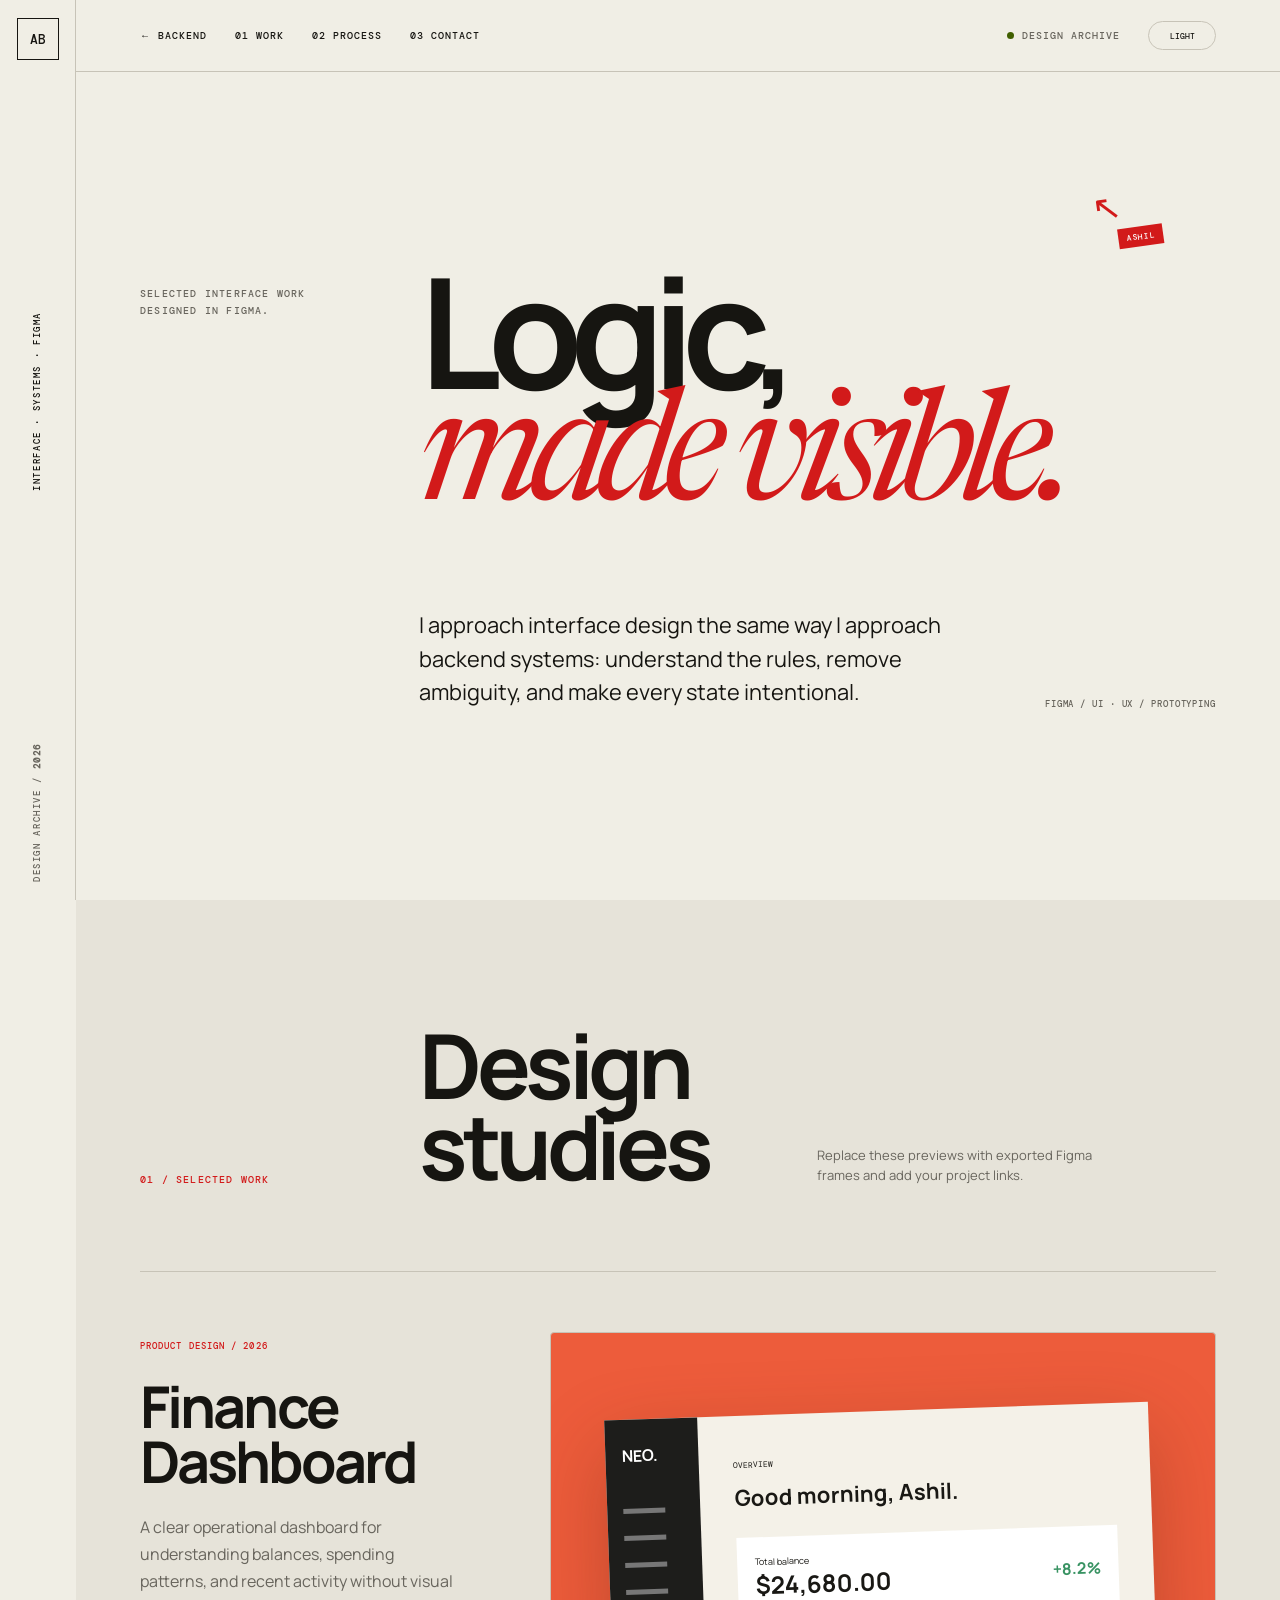
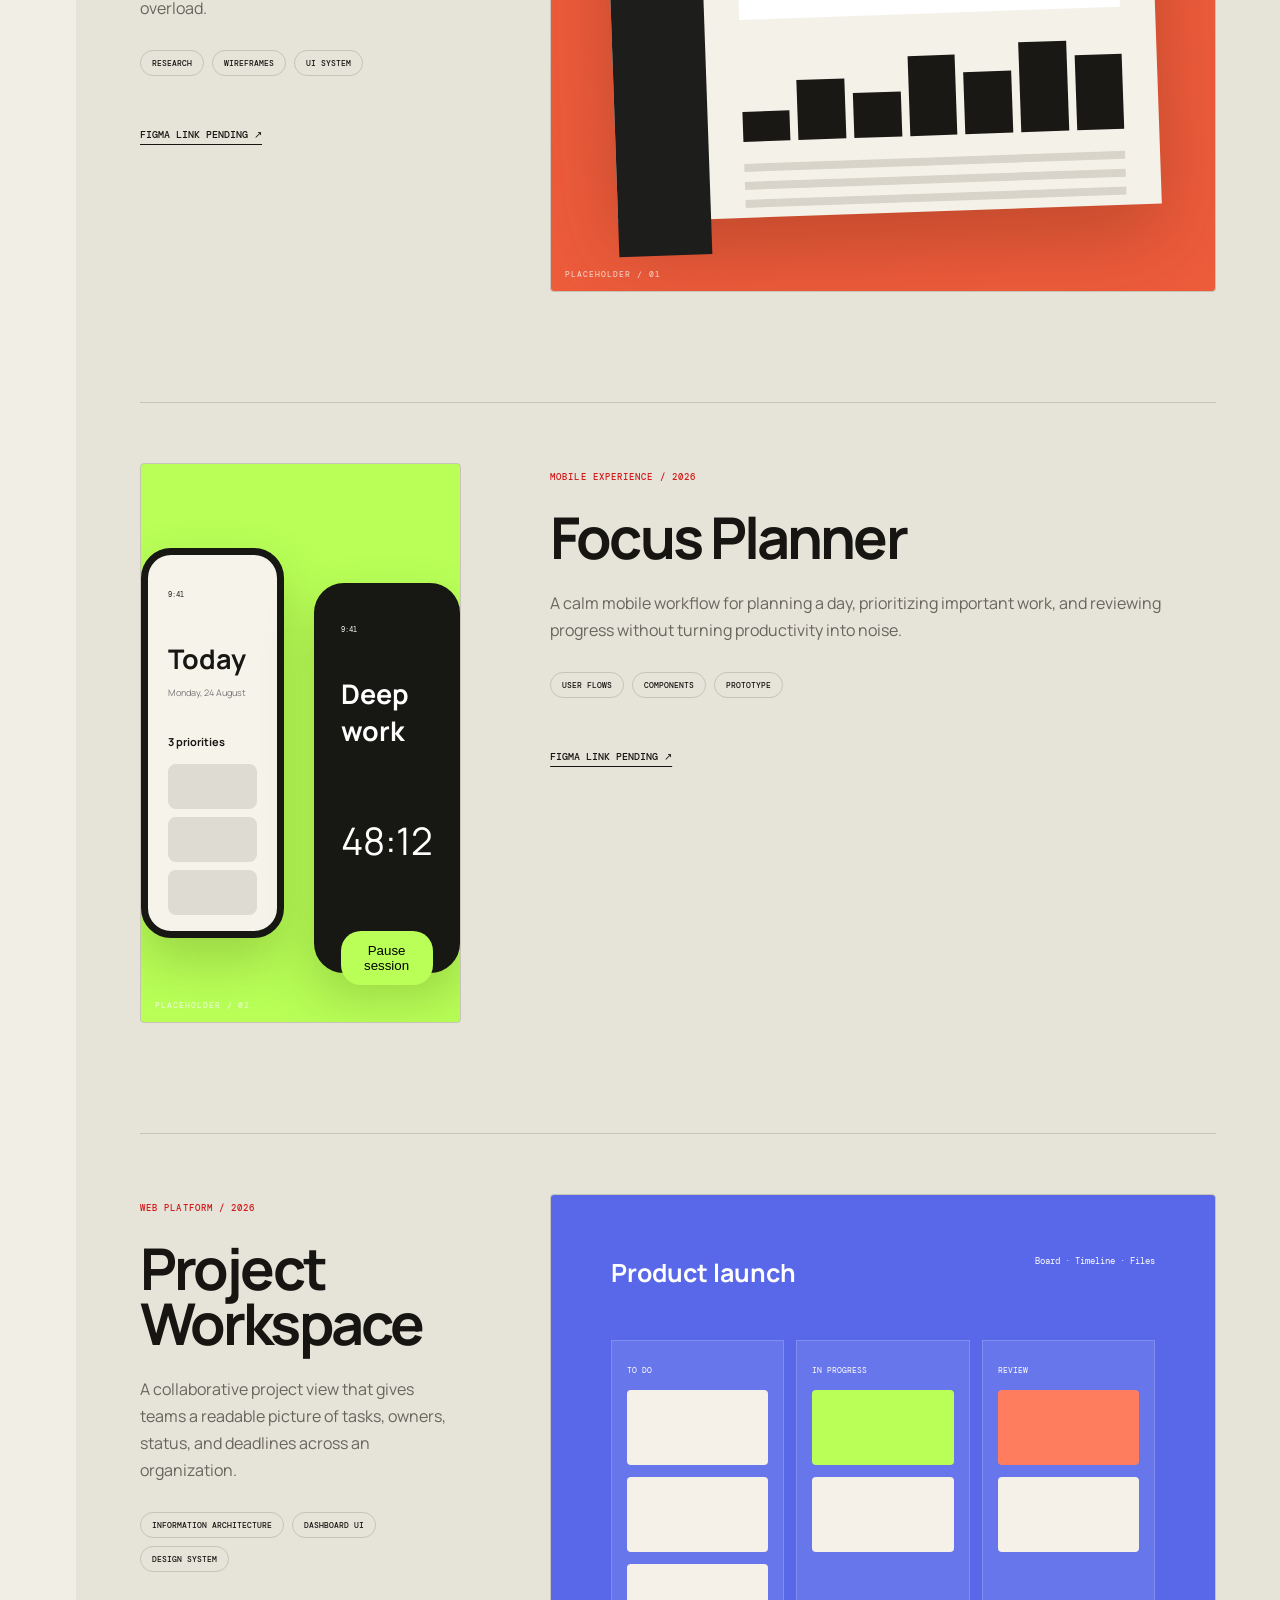
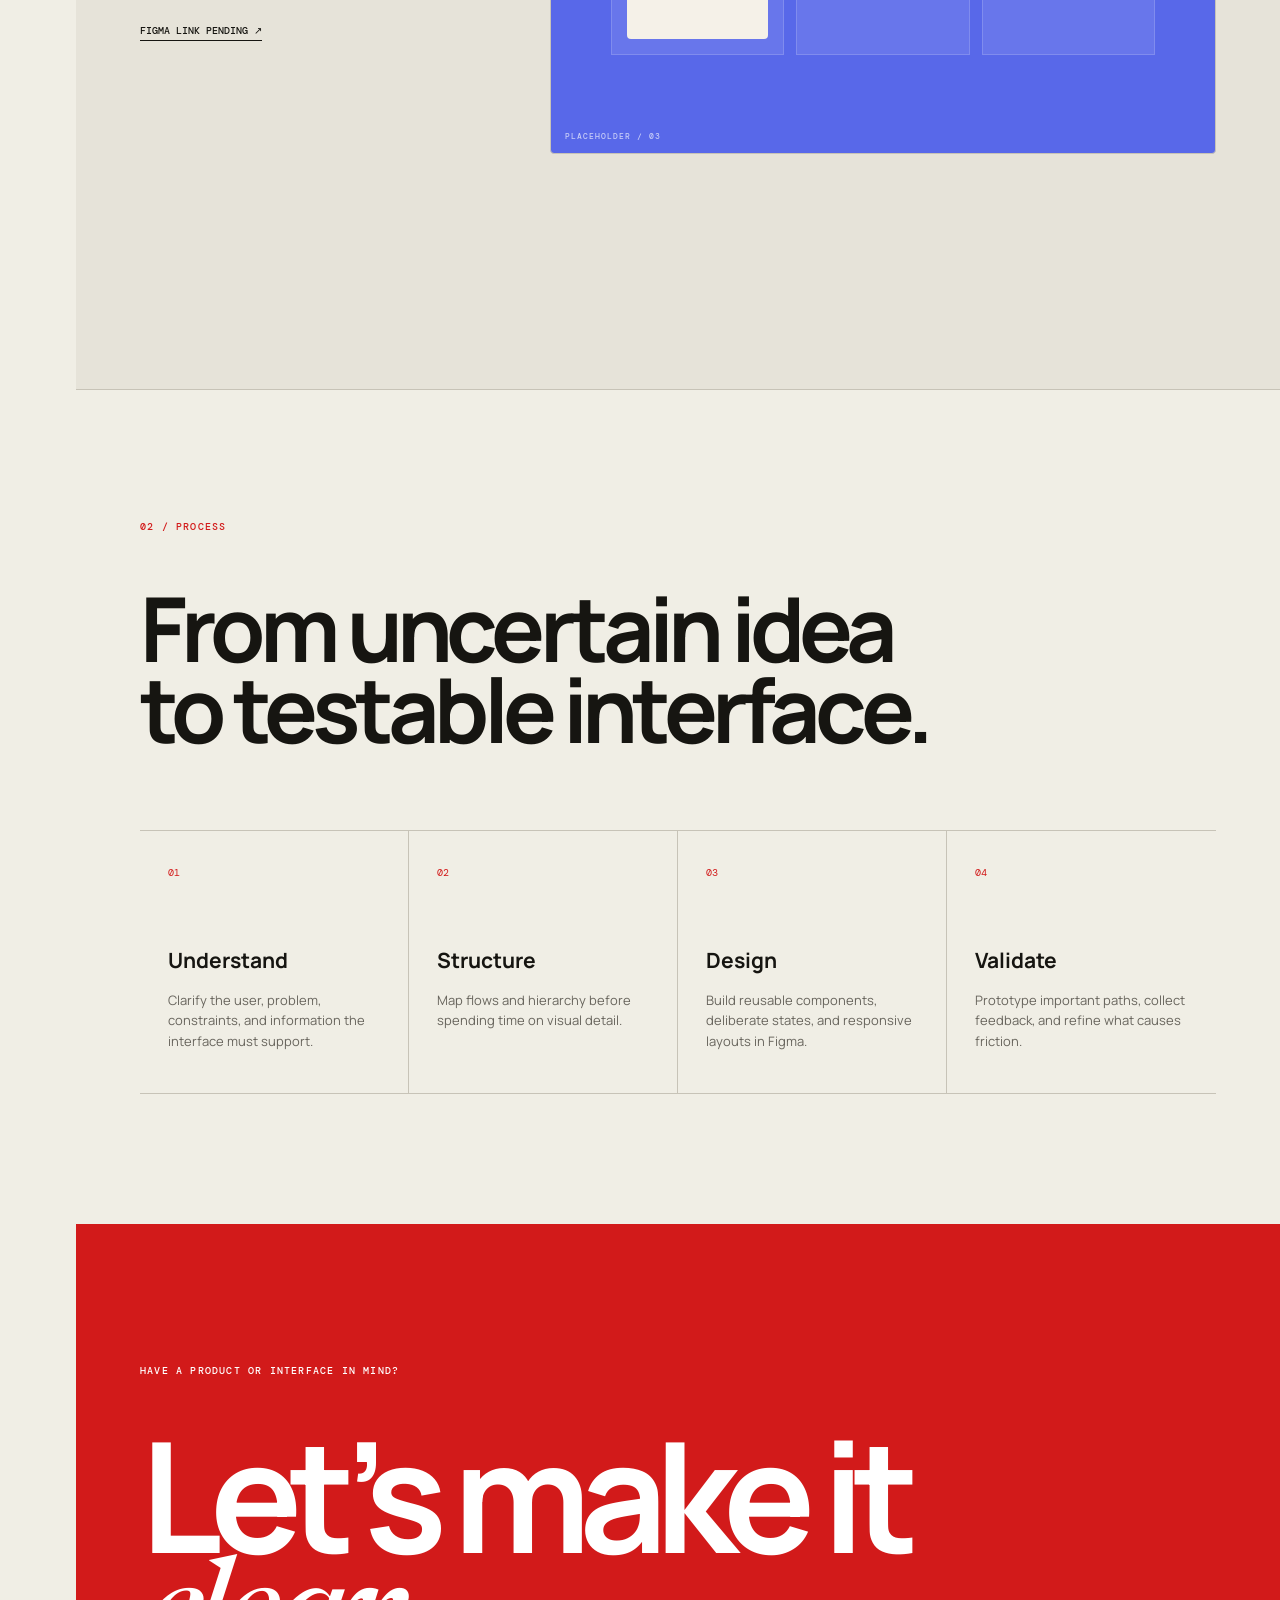
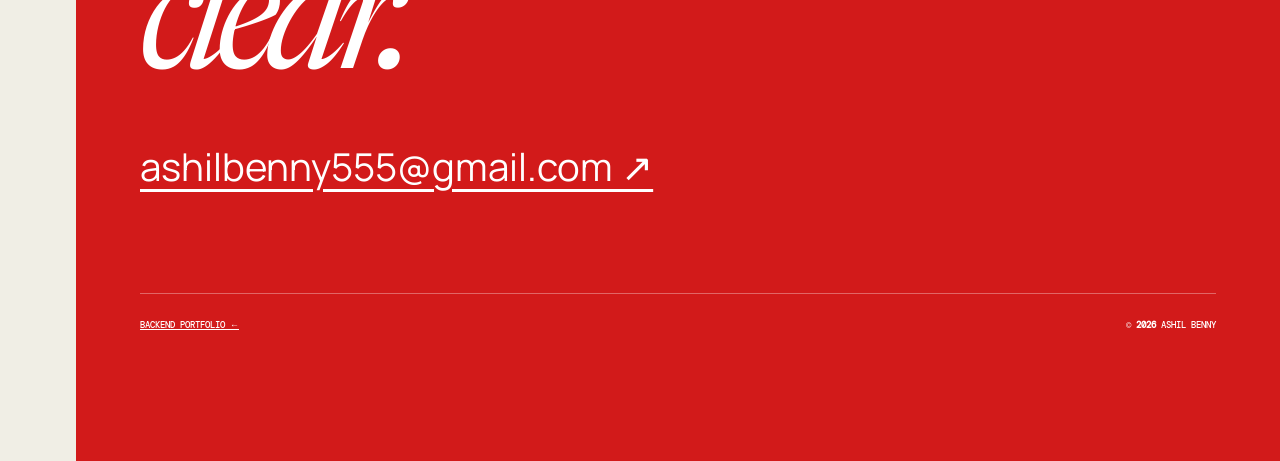
==== designs.html @ 603b6c1c "first commit" ====
<!doctype html><html lang="en" data-theme="dark"><head>
<meta charset="UTF-8"><meta name="viewport" content="width=device-width,initial-scale=1"><meta name="description" content="Interface and product design work by Ashil Benny."><meta name="theme-color" content="#11100e"><title>Figma Designs — Ashil Benny</title><link rel="stylesheet" href="styles.css"><script>document.documentElement.dataset.theme=localStorage.getItem('portfolio-theme')||(matchMedia('(prefers-color-scheme:light)').matches?'light':'dark')</script><script src="script.js" defer></script></head>
<body class="design-page"><a class="skip-link" href="#design-work">Skip to designs</a><aside class="rail"><a href="index.html" aria-label="Portfolio home">AB</a><p>Interface · Systems · Figma</p><span>Design archive / <b id="year"></b></span></aside>
<header><nav><a href="index.html">← Backend</a><a href="#design-work">01 Work</a><a href="#process">02 Process</a><a href="#design-contact">03 Contact</a></nav><div class="head-actions"><small><i></i> Design archive</small><button class="theme-toggle" aria-label="Switch theme"><span>LIGHT</span><span>DARK</span></button></div></header>
<main><section class="design-hero"><p class="reveal">Selected interface work<br>designed in Figma.</p><h1 class="reveal">Logic,<br><em>made visible.</em></h1><div class="design-hero-foot reveal"><p>I approach interface design the same way I approach backend systems: understand the rules, remove ambiguity, and make every state intentional.</p><span>FIGMA / UI · UX / PROTOTYPING</span></div><div class="cursor-mark" aria-hidden="true">↖<b>ASHIL</b></div></section>
<section class="design-gallery" id="design-work"><div class="design-heading reveal"><p>01 / Selected work</p><h2>Design studies</h2><span>Replace these previews with exported Figma frames and add your project links.</span></div>
<article class="design-project reveal"><div class="design-meta"><span>Product design / 2026</span><h3>Finance Dashboard</h3><p>A clear operational dashboard for understanding balances, spending patterns, and recent activity without visual overload.</p><ul><li>Research</li><li>Wireframes</li><li>UI system</li></ul><a href="#">Figma link pending ↗</a></div><div class="design-preview preview-finance" aria-label="Placeholder finance dashboard"><div class="mock-window"><div class="mock-sidebar"><b>NEO.</b><i></i><i></i><i></i><i></i></div><div class="mock-content"><small>OVERVIEW</small><h4>Good morning, Ashil.</h4><div class="balance"><span>Total balance</span><strong>$24,680.00</strong><b>+8.2%</b></div><div class="chart"><i></i><i></i><i></i><i></i><i></i><i></i><i></i></div><div class="mock-rows"><span></span><span></span><span></span></div></div></div><span class="preview-label">PLACEHOLDER / 01</span></div></article>
<article class="design-project reverse reveal"><div class="design-meta"><span>Mobile experience / 2026</span><h3>Focus Planner</h3><p>A calm mobile workflow for planning a day, prioritizing important work, and reviewing progress without turning productivity into noise.</p><ul><li>User flows</li><li>Components</li><li>Prototype</li></ul><a href="#">Figma link pending ↗</a></div><div class="design-preview preview-mobile" aria-label="Placeholder mobile planning application"><div class="phone one"><small>9:41</small><h4>Today</h4><p>Monday, 24 August</p><b>3 priorities</b><i></i><i></i><i></i></div><div class="phone two"><small>9:41</small><h4>Deep work</h4><div class="timer">48:12</div><button>Pause session</button></div><span class="preview-label">PLACEHOLDER / 02</span></div></article>
<article class="design-project reveal"><div class="design-meta"><span>Web platform / 2026</span><h3>Project Workspace</h3><p>A collaborative project view that gives teams a readable picture of tasks, owners, status, and deadlines across an organization.</p><ul><li>Information architecture</li><li>Dashboard UI</li><li>Design system</li></ul><a href="#">Figma link pending ↗</a></div><div class="design-preview preview-board" aria-label="Placeholder project board"><div class="board-head"><b>Product launch</b><span>Board · Timeline · Files</span></div><div class="board-cols"><div><b>TO DO</b><i></i><i></i><i></i></div><div><b>IN PROGRESS</b><i></i><i></i></div><div><b>REVIEW</b><i></i><i></i></div></div><span class="preview-label">PLACEHOLDER / 03</span></div></article></section>
<section class="design-process" id="process"><p class="reveal">02 / Process</p><h2 class="reveal">From uncertain idea<br>to testable interface.</h2><ol><li class="reveal"><span>01</span><b>Understand</b><p>Clarify the user, problem, constraints, and information the interface must support.</p></li><li class="reveal"><span>02</span><b>Structure</b><p>Map flows and hierarchy before spending time on visual detail.</p></li><li class="reveal"><span>03</span><b>Design</b><p>Build reusable components, deliberate states, and responsive layouts in Figma.</p></li><li class="reveal"><span>04</span><b>Validate</b><p>Prototype important paths, collect feedback, and refine what causes friction.</p></li></ol></section>
<section class="design-contact" id="design-contact"><p>Have a product or interface in mind?</p><h2>Let’s make it<br><em>clear.</em></h2><a href="mailto:ashilbenny555@gmail.com">ashilbenny555@gmail.com ↗</a><footer><a href="index.html">Backend portfolio ←</a><span>© <b id="design-year"></b> Ashil Benny</span></footer></section></main></body></html>
---- styles.css ----
@import url('https://fonts.googleapis.com/css2?family=DM+Mono:wght@300;400;500&family=Manrope:wght@400;500;600;700&family=Newsreader:ital,opsz,wght@1,6..72,400&display=swap');
:root{color-scheme:dark;--paper:#11100e;--ink:#f0ede4;--dim:#a6a299;--rule:#37342e;--panel:#191815;--signal:#16bc35;--lime:#c7ff45;--rail:76px;--pad:clamp(24px,5vw,76px)}[data-theme=light]{color-scheme:light;--paper:#f0eee5;--ink:#161511;--dim:#68655d;--rule:#c7c3b7;--panel:#e6e3d9;--signal:#d21a1a;--lime:#405f00}*{box-sizing:border-box}html{scroll-behavior:smooth;scroll-padding-top:80px}body{margin:0;background:var(--paper);color:var(--ink);font-family:Manrope,system-ui,sans-serif;transition:.25s}a{color:inherit}.skip-link{position:fixed;top:-80px;left:90px;z-index:100;background:var(--lime);color:#111;padding:12px}.skip-link:focus{top:12px}.rail{position:fixed;inset:0 auto 0 0;width:var(--rail);z-index:30;border-right:1px solid var(--rule);background:var(--paper);display:flex;align-items:center;flex-direction:column;padding:18px 0}.rail>a{display:grid;place-items:center;width:42px;height:42px;border:1px solid;text-decoration:none;font:500 13px DM Mono}.rail p,.rail>span{writing-mode:vertical-rl;transform:rotate(180deg);text-transform:uppercase;letter-spacing:.18em;font:500 9px/1.4 DM Mono}.rail p{margin:auto}.rail>span{color:var(--dim)}header{position:fixed;left:var(--rail);right:0;top:0;z-index:25;height:72px;border-bottom:1px solid var(--rule);background:color-mix(in srgb,var(--paper) 90%,transparent);backdrop-filter:blur(12px);display:flex;align-items:center;justify-content:space-between;padding:0 var(--pad)}header nav{display:flex;gap:28px}header nav a,header small{font:500 10px DM Mono;text-transform:uppercase;letter-spacing:.1em;text-decoration:none}header nav a:hover{color:var(--signal)}.head-actions{display:flex;align-items:center;gap:28px}.head-actions small{display:flex;gap:8px;align-items:center;color:var(--dim)}.head-actions i{width:7px;height:7px;border-radius:50%;background:var(--lime)}.theme-toggle{position:relative;width:68px;height:29px;border:1px solid var(--rule);border-radius:20px;background:none;color:var(--ink);cursor:pointer;overflow:hidden;font:500 8px DM Mono}.theme-toggle span{position:absolute;inset:0;display:grid;place-items:center;transition:.25s}[data-theme=dark] .theme-toggle span:first-child{transform:translateY(100%)}[data-theme=light] .theme-toggle span:last-child{transform:translateY(-100%)}main{margin-left:var(--rail)}
.hero{position:relative;min-height:100svh;padding:clamp(130px,17vh,190px) var(--pad) 55px;display:grid;grid-template-columns:1fr 4fr;grid-template-rows:1fr auto;overflow:hidden;background-image:linear-gradient(var(--rule) 1px,transparent 1px),linear-gradient(90deg,var(--rule) 1px,transparent 1px);background-size:calc((100vw - var(--rail))/12) calc((100vw - var(--rail))/12)}.hero:before{content:'';position:absolute;inset:0;background:linear-gradient(90deg,var(--paper),transparent 32%,transparent 75%,var(--paper));pointer-events:none}.hero-note,.hero h1,.hero-bottom{position:relative;z-index:1}.hero-note{margin:8px 30px 0 0;color:var(--dim);font:400 clamp(10px,1vw,12px)/1.7 DM Mono;text-transform:uppercase;letter-spacing:.08em}.hero h1{margin:0;max-width:1100px;font-size:clamp(57px,9.3vw,150px);line-height:.83;letter-spacing:-.075em}.hero h1 em,.contact h2 em{font-family:Newsreader,Georgia,serif;font-weight:400}.hero-bottom{grid-column:2;display:flex;justify-content:space-between;align-items:end;margin-top:70px}.hero-bottom>p{max-width:470px;margin:0;font-size:clamp(16px,1.6vw,22px);line-height:1.5}.hero-bottom>a{width:104px;height:104px;flex:none;border-radius:50%;background:var(--signal);color:white;display:flex;flex-direction:column;align-items:center;justify-content:center;text-decoration:none;text-transform:uppercase;font:500 10px/1.5 DM Mono;transition:.25s}.hero-bottom>a:hover{transform:rotate(-8deg) scale(1.05)}.hero-bottom b{font-size:18px}.stamp{position:absolute;right:var(--pad);top:110px;width:105px;height:38px;display:flex;border:1px solid;transform:rotate(4deg)}.stamp b{display:grid;place-items:center;width:43px;background:var(--ink);color:var(--paper);font:500 18px DM Mono}.stamp small{padding:5px 8px;font:500 8px/1.6 DM Mono;letter-spacing:.12em}.manifesto{display:grid;grid-template-columns:1fr 2fr;border-block:1px solid var(--rule);padding:32px var(--pad);gap:50px;background:var(--lime);color:#15180d}.manifesto p{margin:0}.manifesto p:first-child{text-transform:uppercase;font:500 10px DM Mono;letter-spacing:.12em}.manifesto p:last-child{font-size:clamp(20px,2.5vw,34px);line-height:1.25;letter-spacing:-.03em}
.introduction{display:grid;grid-template-columns:.55fr 1.25fr 1fr;gap:clamp(30px,5vw,80px);padding:130px var(--pad);border-bottom:1px solid var(--rule);background:var(--panel)}.intro-label{display:flex;flex-direction:column;justify-content:space-between}.intro-label p,.known-skills>p{margin:0;text-transform:uppercase;letter-spacing:.13em;color:var(--signal);font:500 10px DM Mono}.intro-label span{color:var(--dim);text-transform:uppercase;font:400 9px/1.7 DM Mono;letter-spacing:.1em}.hello{margin:0 0 18px;color:var(--dim);font:400 13px DM Mono;text-transform:uppercase;letter-spacing:.12em}.intro-copy h2{margin:0;font-size:clamp(68px,9vw,132px);line-height:.72;letter-spacing:-.075em}.intro-copy h2 em{font-family:Newsreader,Georgia,serif;font-weight:400}.intro-lead{max-width:650px;margin:65px 0 0;font-size:clamp(18px,2vw,26px);line-height:1.5;letter-spacing:-.02em}.known-skills{padding-top:2px}.known-skills ol{margin:28px 0 0;padding:0;list-style:none;border-top:1px solid var(--rule)}.known-skills li{display:grid;grid-template-columns:30px 1fr;gap:2px 12px;padding:17px 0;border-bottom:1px solid var(--rule)}.known-skills li span{grid-row:1/3;color:var(--signal);font:400 9px DM Mono;padding-top:4px}.known-skills li b{font-size:14px}.known-skills li small{color:var(--dim);font:400 9px DM Mono;text-transform:uppercase;letter-spacing:.06em}.projects,.method,.toolkit,.speaking,.contact{padding:130px var(--pad)}.section-intro{display:grid;grid-template-columns:1fr 2fr 1fr;align-items:end;margin-bottom:75px}.section-intro>p,.toolkit>p,.speaking>p,.contact>p{margin:0;text-transform:uppercase;letter-spacing:.13em;color:var(--dim);font:500 10px DM Mono}.section-intro h2{margin:0;font-size:clamp(52px,7vw,100px);line-height:.9;letter-spacing:-.06em}.section-intro small{color:var(--dim)}.case{position:relative;min-height:530px;display:grid;grid-template-columns:.65fr 1.35fr 1.2fr;border-top:1px solid var(--rule);padding:38px 0 70px;gap:clamp(25px,4vw,65px)}.case-id{display:flex;flex-direction:column}.case-id span,.case-id small,.case-copy label{font:500 9px DM Mono;text-transform:uppercase;letter-spacing:.13em;color:var(--dim)}.case-id strong{font:300 clamp(52px,7vw,92px)/1 DM Mono;letter-spacing:-.08em;margin:10px 0}.case-id small{color:var(--signal)}.case-copy h3{margin:20px 0 24px;font-size:clamp(36px,4.5vw,66px);line-height:.95;letter-spacing:-.055em}.case-copy>p:not(.decision){font-size:16px;line-height:1.65}.decision{margin-top:32px;padding:20px 0;border-block:1px solid var(--rule);color:var(--dim);font-size:13px;line-height:1.6}.decision b{display:block;color:var(--signal);text-transform:uppercase;letter-spacing:.12em;font:500 9px DM Mono;margin-bottom:8px}.case-copy ul{display:flex;flex-wrap:wrap;gap:8px;margin:25px 0 0;padding:0;list-style:none}.case-copy li{border:1px solid var(--rule);border-radius:30px;padding:7px 12px;font:400 9px DM Mono;text-transform:uppercase}.map{position:relative;min-height:330px;border:1px solid var(--rule);background-color:var(--panel);background-image:radial-gradient(var(--rule) .7px,transparent .7px);background-size:14px 14px}.source{position:absolute;right:0;bottom:22px;font:500 11px DM Mono;text-transform:uppercase;text-underline-offset:6px}.flow span{position:absolute;padding:8px 10px;border:1px solid;background:var(--panel);font:500 8px DM Mono}.flow span:nth-of-type(1){left:7%;top:20%}.flow span:nth-of-type(2){left:41%;top:20%;color:var(--signal)}.flow span:nth-of-type(3){right:7%;top:20%}.flow span:nth-of-type(4){left:41%;bottom:21%}.flow span:nth-of-type(5){right:7%;bottom:21%}.flow i{position:absolute;top:25%;left:25%;width:16%;border-top:1px solid}.flow i:nth-of-type(2){left:57%;width:20%}.flow>b{position:absolute;left:49%;top:29%;height:45%;border-left:1px solid}.map>small{position:absolute;left:15px;bottom:12px;font:8px DM Mono;color:var(--dim)}.pulse>strong{position:absolute;left:50%;top:48%;transform:translate(-50%,-50%);display:grid;place-items:center;width:62px;height:62px;border-radius:50%;background:var(--signal);color:white;font:500 9px DM Mono}.pulse>span{position:absolute;left:50%;top:48%;transform:translate(-50%,-50%);border:1px solid var(--rule);border-radius:50%;font:8px DM Mono;padding:8px}.pulse .o1{width:130px;height:130px}.pulse .o2{width:220px;height:220px}.pulse .o3{width:300px;height:300px}.tenants{display:grid;grid-template-rows:1fr auto 1fr;padding:30px}.tenants>span{display:flex;flex-direction:column;justify-content:center;font:500 13px DM Mono}.tenants>span:last-child{text-align:right}.tenants span small{margin-top:15px;color:var(--dim);font:8px DM Mono}.tenants>b{padding:8px;background:var(--signal);color:white;text-align:center;font:500 8px DM Mono;letter-spacing:.15em}.placeholder{color:var(--dim);font:10px DM Mono}
.method{border-top:1px solid var(--rule);background:var(--panel)}.principles{display:grid;grid-template-columns:repeat(3,1fr);border-block:1px solid var(--rule)}.principles article{padding:35px 35px 35px 0;border-right:1px solid var(--rule)}.principles article+article{padding-left:35px}.principles article:last-child{border:0}.principles span{color:var(--signal);font:500 10px DM Mono}.principles h3{margin:50px 0 15px;font-size:24px}.principles p{color:var(--dim);font-size:14px;line-height:1.65}.profile{display:grid;grid-template-columns:1.7fr 1fr;gap:clamp(50px,10vw,160px);padding-top:100px}.profile>p{margin:0;font-size:clamp(32px,4.6vw,68px);line-height:1.12;letter-spacing:-.055em}.profile>div{color:var(--dim);font-size:15px;line-height:1.8}.toolkit{overflow:hidden;border-block:1px solid var(--rule)}.toolkit>div{width:max-content;margin:50px 0;font-size:clamp(46px,7vw,100px);font-weight:600;letter-spacing:-.06em;white-space:nowrap}.toolkit i{margin:0 .35em;color:var(--signal);font:normal .3em DM Mono}.toolkit aside{display:grid;grid-template-columns:repeat(3,1fr);gap:30px}.toolkit aside p{margin:0;color:var(--dim);font:11px/1.8 DM Mono}.toolkit aside b{display:block;color:var(--ink);text-transform:uppercase}.speaking{background:var(--signal);color:white;position:relative}.speaking>p{color:#fff9}.speaking h2{max-width:1000px;margin:55px 0 40px;font-size:clamp(48px,8vw,116px);line-height:.87;letter-spacing:-.065em}.speaking>small{display:block;max-width:570px;font-size:17px;line-height:1.6}.speaking>a{position:absolute;right:var(--pad);bottom:130px;width:135px;height:135px;border:1px solid white;border-radius:50%;display:grid;place-items:center;text-decoration:none;font:500 11px DM Mono;text-transform:uppercase}.contact{min-height:85vh;display:flex;flex-direction:column;justify-content:center}.contact h2{margin:70px 0 45px;font-size:clamp(65px,11vw,170px);line-height:.78;letter-spacing:-.075em}.email{width:max-content;color:var(--signal);font-size:clamp(20px,3vw,40px);text-underline-offset:8px}.contact footer{display:grid;grid-template-columns:1fr 1fr 1fr;align-items:end;margin-top:120px;padding-top:25px;border-top:1px solid var(--rule);color:var(--dim);font:10px/1.7 DM Mono;text-transform:uppercase}.contact footer nav{display:flex;gap:24px;justify-content:center}.contact footer nav a{color:var(--ink)}.contact footer p:last-child{text-align:right}.reveal{opacity:0;transform:translateY(18px);transition:.6s}.reveal.visible{opacity:1;transform:none}:focus-visible{outline:2px solid var(--signal);outline-offset:4px}
@media(max-width:980px){:root{--rail:0px}.rail{display:none}header{left:0}.hero{grid-template-columns:1fr}.hero h1,.hero-bottom{grid-column:1}.introduction{grid-template-columns:.35fr 1fr}.known-skills{grid-column:2}.case{grid-template-columns:.35fr 1fr}.case .map{grid-column:2}.profile{grid-template-columns:1fr}.speaking>a{position:static;margin-top:50px}.section-intro{grid-template-columns:1fr 2fr}.section-intro small{display:none}}
@media(max-width:650px){header{height:64px;padding:0 16px}header nav{gap:14px}header nav a{font-size:8px}.head-actions small{display:none}.hero{padding:120px 18px 38px;display:block;background-size:60px 60px}.hero h1{margin-top:55px;font-size:clamp(51px,17vw,84px)}.hero-bottom{margin-top:60px;gap:20px}.hero-bottom>p{font-size:14px}.hero-bottom>a{width:86px;height:86px}.stamp{right:18px;top:82px}.manifesto{grid-template-columns:1fr;padding:25px 18px;gap:18px}.introduction{display:block;padding:85px 18px}.intro-label span{display:none}.intro-copy{margin-top:52px}.intro-copy h2{font-size:clamp(70px,24vw,110px)}.intro-lead{margin-top:55px}.known-skills{margin-top:70px}.projects,.method,.toolkit,.speaking,.contact{padding:85px 18px}.section-intro{display:block;margin-bottom:50px}.section-intro h2{margin-top:25px}.case{display:block;min-height:0;padding-bottom:90px}.case-id{margin-bottom:30px}.case-id strong{font-size:48px}.case-copy h3{font-size:43px}.map{margin-top:35px;min-height:300px}.source{bottom:35px}.pulse .o3{width:270px;height:270px}.principles{grid-template-columns:1fr}.principles article,.principles article+article{padding:30px 0;border:0;border-bottom:1px solid var(--rule)}.principles h3{margin-top:25px}.profile{padding-top:65px}.toolkit aside{grid-template-columns:1fr}.speaking>a{width:105px;height:105px}.contact footer{grid-template-columns:1fr}.contact footer nav{justify-content:flex-start;margin-top:25px}.contact footer p:last-child{display:none}}
@media(prefers-reduced-motion:reduce){html{scroll-behavior:auto}.reveal{opacity:1;transform:none}*{transition-duration:.01ms!important}}
.delivery-note{display:grid;grid-template-columns:70px 1fr;gap:12px;margin-top:16px;padding:13px 0;border-bottom:1px solid var(--rule)}.delivery-note span{color:var(--signal);font:500 9px DM Mono;text-transform:uppercase;letter-spacing:.12em}.delivery-note p{margin:0;color:var(--dim);font-size:12px}.decision code{color:var(--ink);font:400 11px DM Mono}
.projects{background:color-mix(in srgb,var(--panel) 38%,var(--paper))}.project-intro{grid-template-columns:.65fr 1fr 1fr}.project-intro small{max-width:330px;font-size:15px;line-height:1.55}.case{min-height:0;margin-bottom:28px;padding:38px;border:1px solid var(--rule);border-radius:18px;background:var(--paper);grid-template-columns:140px minmax(300px,1.35fr) minmax(260px,.9fr);gap:clamp(28px,4vw,64px);transition:border-color .2s,transform .2s}.case:hover{border-color:color-mix(in srgb,var(--signal) 60%,var(--rule));transform:translateY(-2px)}.case-id strong{font-size:58px;margin:12px 0 16px}.case-copy{max-width:680px}.case-copy h3{margin:13px 0 30px;font-size:clamp(35px,4vw,58px)}.project-summary{margin:0 0 24px!important;font-size:15px!important;line-height:1.7!important}.project-summary>b,.decision>b{display:block;margin-bottom:8px;color:var(--signal);font:500 9px DM Mono;text-transform:uppercase;letter-spacing:.12em}.decision{margin:0;padding:20px;background:var(--panel);border:0;border-left:3px solid var(--signal);border-radius:0 8px 8px 0}.case-copy ul{margin-top:22px}.case-copy li{background:var(--panel)}.case .map{align-self:center;min-height:300px;border-radius:10px;overflow:hidden}.source{right:38px;bottom:24px;display:inline-flex;align-items:center;min-height:40px;padding:0 14px;border:1px solid var(--rule);border-radius:30px;text-decoration:none;background:var(--panel);transition:.2s}.source:hover{background:var(--signal);border-color:var(--signal);color:white}.delivery-note{padding:14px 0;margin-top:16px}
@media(max-width:1100px){.case{grid-template-columns:100px 1fr}.case .map{grid-column:2}.source{right:38px}}
@media(max-width:650px){.project-intro small{display:block;margin-top:18px}.case{display:block;padding:24px;margin-bottom:20px}.case-id{display:grid;grid-template-columns:auto 1fr;align-items:center;margin-bottom:30px}.case-id span{grid-column:1}.case-id strong{grid-column:1;margin:5px 18px 0 0;font-size:42px}.case-id small{grid-column:2;grid-row:2}.case-copy h3{font-size:39px;margin-bottom:25px}.decision{padding:17px}.case .map{min-height:260px}.source{position:static;margin-top:22px}.delivery-note{grid-template-columns:60px 1fr}}
.toolkit>.marquee{width:auto;margin:48px calc(var(--pad) * -1);overflow:hidden;font-size:clamp(46px,7vw,100px);font-weight:600;letter-spacing:-.06em;white-space:nowrap;mask-image:linear-gradient(90deg,transparent,#000 5%,#000 95%,transparent)}.marquee-track{display:flex;width:max-content;animation:working-set-scroll 38s linear infinite;will-change:transform}.marquee-group{display:flex;align-items:center;flex-shrink:0}.marquee-group span{display:inline-block}.marquee-group i{margin:0 .4em;color:var(--signal);font:normal .3em DM Mono}.marquee:hover .marquee-track,.marquee:focus .marquee-track{animation-play-state:paused}@keyframes working-set-scroll{to{transform:translateX(-50%)}}
@media(max-width:650px){.toolkit>.marquee{margin:38px -18px;font-size:clamp(48px,16vw,72px)}.marquee-track{animation-duration:28s}}
@media(prefers-reduced-motion:reduce){.toolkit>.marquee{overflow-x:auto;mask-image:none}.marquee-track{animation:none}.marquee-group[aria-hidden=true]{display:none}}

/* Figma design archive */
.design-page main{overflow:hidden}.design-hero{position:relative;min-height:100svh;padding:150px var(--pad) 65px;display:grid;grid-template-columns:.7fr 2fr;align-content:center;background:var(--paper)}.design-hero>p{align-self:start;color:var(--dim);font:500 10px/1.7 DM Mono;text-transform:uppercase;letter-spacing:.12em}.design-hero h1{margin:0;font-size:clamp(75px,12vw,185px);line-height:.72;letter-spacing:-.085em}.design-hero h1 em,.design-contact h2 em{font-family:Newsreader,Georgia,serif;font-weight:400;color:var(--signal)}.design-hero-foot{grid-column:2;display:flex;justify-content:space-between;align-items:end;margin-top:90px}.design-hero-foot p{max-width:570px;margin:0;font-size:clamp(17px,1.7vw,23px);line-height:1.55}.design-hero-foot span{color:var(--dim);font:500 9px DM Mono;letter-spacing:.1em}.cursor-mark{position:absolute;right:10%;top:20%;color:var(--signal);font-size:35px;transform:rotate(-8deg)}.cursor-mark b{display:block;margin-left:22px;padding:5px 8px;background:var(--signal);color:white;font:500 8px DM Mono;letter-spacing:.1em}
.design-gallery{padding:125px var(--pad);background:var(--panel)}.design-heading{display:grid;grid-template-columns:.7fr 1fr 1fr;align-items:end;margin-bottom:85px}.design-heading>p,.design-process>p{margin:0;color:var(--signal);font:500 10px DM Mono;text-transform:uppercase;letter-spacing:.12em}.design-heading h2{margin:0;font-size:clamp(54px,7vw,100px);line-height:.9;letter-spacing:-.06em}.design-heading>span{max-width:320px;color:var(--dim);font-size:13px;line-height:1.6}.design-project{display:grid;grid-template-columns:.65fr 1.35fr;gap:clamp(40px,7vw,110px);padding:60px 0 110px;border-top:1px solid var(--rule)}.design-project.reverse .design-meta{order:2}.design-project.reverse .design-preview{order:1}.design-meta>span{color:var(--signal);font:500 9px DM Mono;text-transform:uppercase;letter-spacing:.12em}.design-meta h3{margin:25px 0;font-size:clamp(38px,4.5vw,65px);line-height:.95;letter-spacing:-.05em}.design-meta>p{color:var(--dim);line-height:1.7}.design-meta ul{display:flex;flex-wrap:wrap;gap:8px;margin:28px 0 45px;padding:0;list-style:none}.design-meta li{padding:7px 11px;border:1px solid var(--rule);border-radius:30px;font:500 8px DM Mono;text-transform:uppercase}.design-meta>a{font:500 10px DM Mono;text-transform:uppercase;text-underline-offset:6px}.design-preview{position:relative;min-height:560px;overflow:hidden;border:1px solid var(--rule);border-radius:4px}.preview-label{position:absolute;left:14px;bottom:12px;color:#ffffffaa;font:500 8px DM Mono;letter-spacing:.12em}
.preview-finance{display:grid;place-items:center;background:#ed5c3b}.mock-window{width:82%;height:72%;display:grid;grid-template-columns:17% 1fr;background:#f4f1e8;color:#191814;box-shadow:0 30px 80px #68231255;transform:rotate(-2deg)}.mock-sidebar{padding:25px 16px;background:#1d1d1b;display:flex;flex-direction:column;gap:22px;color:white}.mock-sidebar b{margin-bottom:20px}.mock-sidebar i{display:block;width:70%;border-top:5px solid #777}.mock-content{padding:35px}.mock-content small{font:8px DM Mono}.mock-content h4{margin:10px 0 25px;font-size:22px}.balance{padding:18px;background:white;display:grid;grid-template-columns:1fr auto}.balance span{font-size:9px}.balance strong{grid-row:2;font-size:24px}.balance b{grid-row:2;color:#399363}.chart{height:100px;display:flex;align-items:end;gap:8px;margin:22px 0}.chart i{flex:1;background:#191814}.chart i:nth-child(1){height:30%}.chart i:nth-child(2){height:60%}.chart i:nth-child(3){height:45%}.chart i:nth-child(4){height:80%}.chart i:nth-child(5){height:62%}.chart i:nth-child(6){height:90%}.chart i:nth-child(7){height:75%}.mock-rows span{display:block;margin:10px 0;border-top:8px solid #d8d4ca}
.preview-mobile{display:flex;align-items:center;justify-content:center;gap:30px;background:#b9ff58}.phone{width:190px;height:390px;padding:25px 20px;border:7px solid #171713;border-radius:30px;background:#f6f3eb;color:#171713;box-shadow:0 25px 50px #42620d40}.phone.two{transform:translateY(35px);background:#171713;color:white}.phone small{font:7px DM Mono}.phone h4{font-size:27px;margin:38px 0 5px}.phone p{font-size:9px;color:#777}.phone>b{display:block;margin:35px 0 15px;font-size:11px}.phone>i{display:block;height:45px;margin:8px 0;border-radius:8px;background:#dedbd2}.timer{margin:65px 0;text-align:center;font-size:38px}.phone button{width:100%;padding:12px;border:0;border-radius:20px;background:#b9ff58}
.preview-board{padding:9%;background:#5868e9;color:white}.board-head{display:flex;justify-content:space-between;margin-bottom:50px}.board-head>b{font-size:25px}.board-head span{font:9px DM Mono}.board-cols{display:grid;grid-template-columns:repeat(3,1fr);gap:12px}.board-cols>div{padding:15px;background:#ffffff18;border:1px solid #ffffff28}.board-cols b{font:8px DM Mono}.board-cols i{display:block;height:75px;margin-top:12px;background:#f5f1e8;border-radius:4px}.board-cols div:nth-child(2) i:first-of-type{background:#b9ff58}.board-cols div:nth-child(3) i:first-of-type{background:#ff7d5f}
.design-process{padding:130px var(--pad);border-top:1px solid var(--rule)}.design-process h2{margin:55px 0 80px;font-size:clamp(50px,7vw,105px);line-height:.9;letter-spacing:-.065em}.design-process ol{display:grid;grid-template-columns:repeat(4,1fr);margin:0;padding:0;list-style:none;border-block:1px solid var(--rule)}.design-process li{padding:28px;border-right:1px solid var(--rule)}.design-process li:last-child{border:0}.design-process li span{color:var(--signal);font:10px DM Mono}.design-process li b{display:block;margin:65px 0 16px;font-size:21px}.design-process li p{color:var(--dim);font-size:13px;line-height:1.6}.design-contact{min-height:90vh;padding:130px var(--pad);display:flex;flex-direction:column;justify-content:center;background:var(--signal);color:white}.design-contact>p{font:500 10px DM Mono;text-transform:uppercase;letter-spacing:.12em}.design-contact h2{margin:50px 0;font-size:clamp(70px,12vw,180px);line-height:.75;letter-spacing:-.08em}.design-contact h2 em{color:white}.design-contact>a{font-size:clamp(22px,3vw,40px);text-underline-offset:8px}.design-contact footer{display:flex;justify-content:space-between;margin-top:100px;padding-top:25px;border-top:1px solid #ffffff55;font:500 9px DM Mono;text-transform:uppercase}
@media(max-width:900px){.design-hero{grid-template-columns:1fr}.design-hero h1,.design-hero-foot{grid-column:1}.design-hero>p{margin-bottom:60px}.design-heading{grid-template-columns:1fr 2fr}.design-heading>span{display:none}.design-project{grid-template-columns:1fr}.design-project.reverse .design-meta,.design-project.reverse .design-preview{order:initial}.design-preview{min-height:500px}.design-process ol{grid-template-columns:1fr 1fr}.design-process li:nth-child(2){border-right:0}}
@media(max-width:650px){.design-page header nav a:nth-child(3){display:none}.design-hero{padding:125px 18px 65px}.design-hero h1{font-size:clamp(68px,23vw,105px)}.design-hero-foot{display:block;margin-top:70px}.design-hero-foot span{display:block;margin-top:35px}.cursor-mark{top:16%;right:12%}.design-gallery,.design-process,.design-contact{padding:85px 18px}.design-heading{display:block;margin-bottom:55px}.design-heading h2{margin-top:25px}.design-project{padding:45px 0 75px}.design-preview{min-height:390px}.mock-window{width:92%;height:76%}.mock-content{padding:20px}.preview-mobile{gap:8px}.phone{width:145px;height:320px;padding:18px 14px}.phone h4{font-size:20px}.timer{margin:50px 0;font-size:28px}.preview-board{padding:7%}.board-head span{display:none}.board-cols{gap:6px}.board-cols>div{padding:8px}.board-cols i{height:55px}.design-process ol{grid-template-columns:1fr}.design-process li,.design-process li:nth-child(2){border:0;border-bottom:1px solid var(--rule);padding:28px 0}.design-process li b{margin-top:30px}.design-contact footer{flex-direction:column;gap:20px}}
.emotion-pipeline{display:grid;grid-template-columns:1fr auto 1fr;grid-template-rows:1fr 1fr auto;gap:12px;align-items:center;padding:28px}.emotion-pipeline>div{align-self:stretch;display:flex;flex-direction:column;justify-content:center;padding:16px;border:1px solid var(--rule);background:var(--paper)}.emotion-pipeline>div:nth-of-type(3),.emotion-pipeline>div:nth-of-type(4){grid-row:2}.emotion-pipeline>div:nth-of-type(3){grid-column:1}.emotion-pipeline>div:nth-of-type(4){grid-column:3}.emotion-pipeline>i{color:var(--signal);font-style:normal}.emotion-pipeline>i:nth-of-type(2){grid-column:3;grid-row:1;align-self:end;transform:rotate(90deg) translateX(12px)}.emotion-pipeline>i:nth-of-type(3){grid-column:2;grid-row:2}.emotion-pipeline div span{color:var(--signal);font:500 8px DM Mono}.emotion-pipeline div b{margin:7px 0;font:500 12px DM Mono}.emotion-pipeline div small{color:var(--dim);font:8px DM Mono}.emotion-pipeline>strong{grid-column:1/-1;padding-top:14px;border-top:1px solid var(--rule);color:var(--dim);font:500 8px DM Mono;letter-spacing:.1em;text-align:center}
@media(max-width:650px){.emotion-pipeline{padding:18px;gap:8px}.emotion-pipeline>div{padding:11px}.emotion-pipeline div b{font-size:10px}}
.emotion-summary{display:grid;grid-template-columns:repeat(3,1fr);grid-template-rows:auto 1fr auto;gap:12px;padding:28px}.emotion-summary>p{grid-column:1/-1;margin:0 0 8px;color:var(--signal);font:500 9px DM Mono;text-transform:uppercase;letter-spacing:.12em}.emotion-summary>div{display:flex;flex-direction:column;justify-content:center;min-width:0;padding:18px 12px;border:1px solid var(--rule);background:var(--paper);text-align:center}.emotion-summary strong{font:300 clamp(25px,3vw,43px)/1 DM Mono;letter-spacing:-.08em}.emotion-summary div span{margin-top:12px;color:var(--dim);font:500 8px/1.5 DM Mono;text-transform:uppercase}.emotion-summary>small{grid-column:1/-1;position:static!important;padding-top:12px;border-top:1px solid var(--rule);text-align:center}@media(max-width:650px){.emotion-summary{padding:18px;gap:7px}.emotion-summary>div{padding:15px 6px}.emotion-summary strong{font-size:24px}.emotion-summary div span{font-size:7px}}
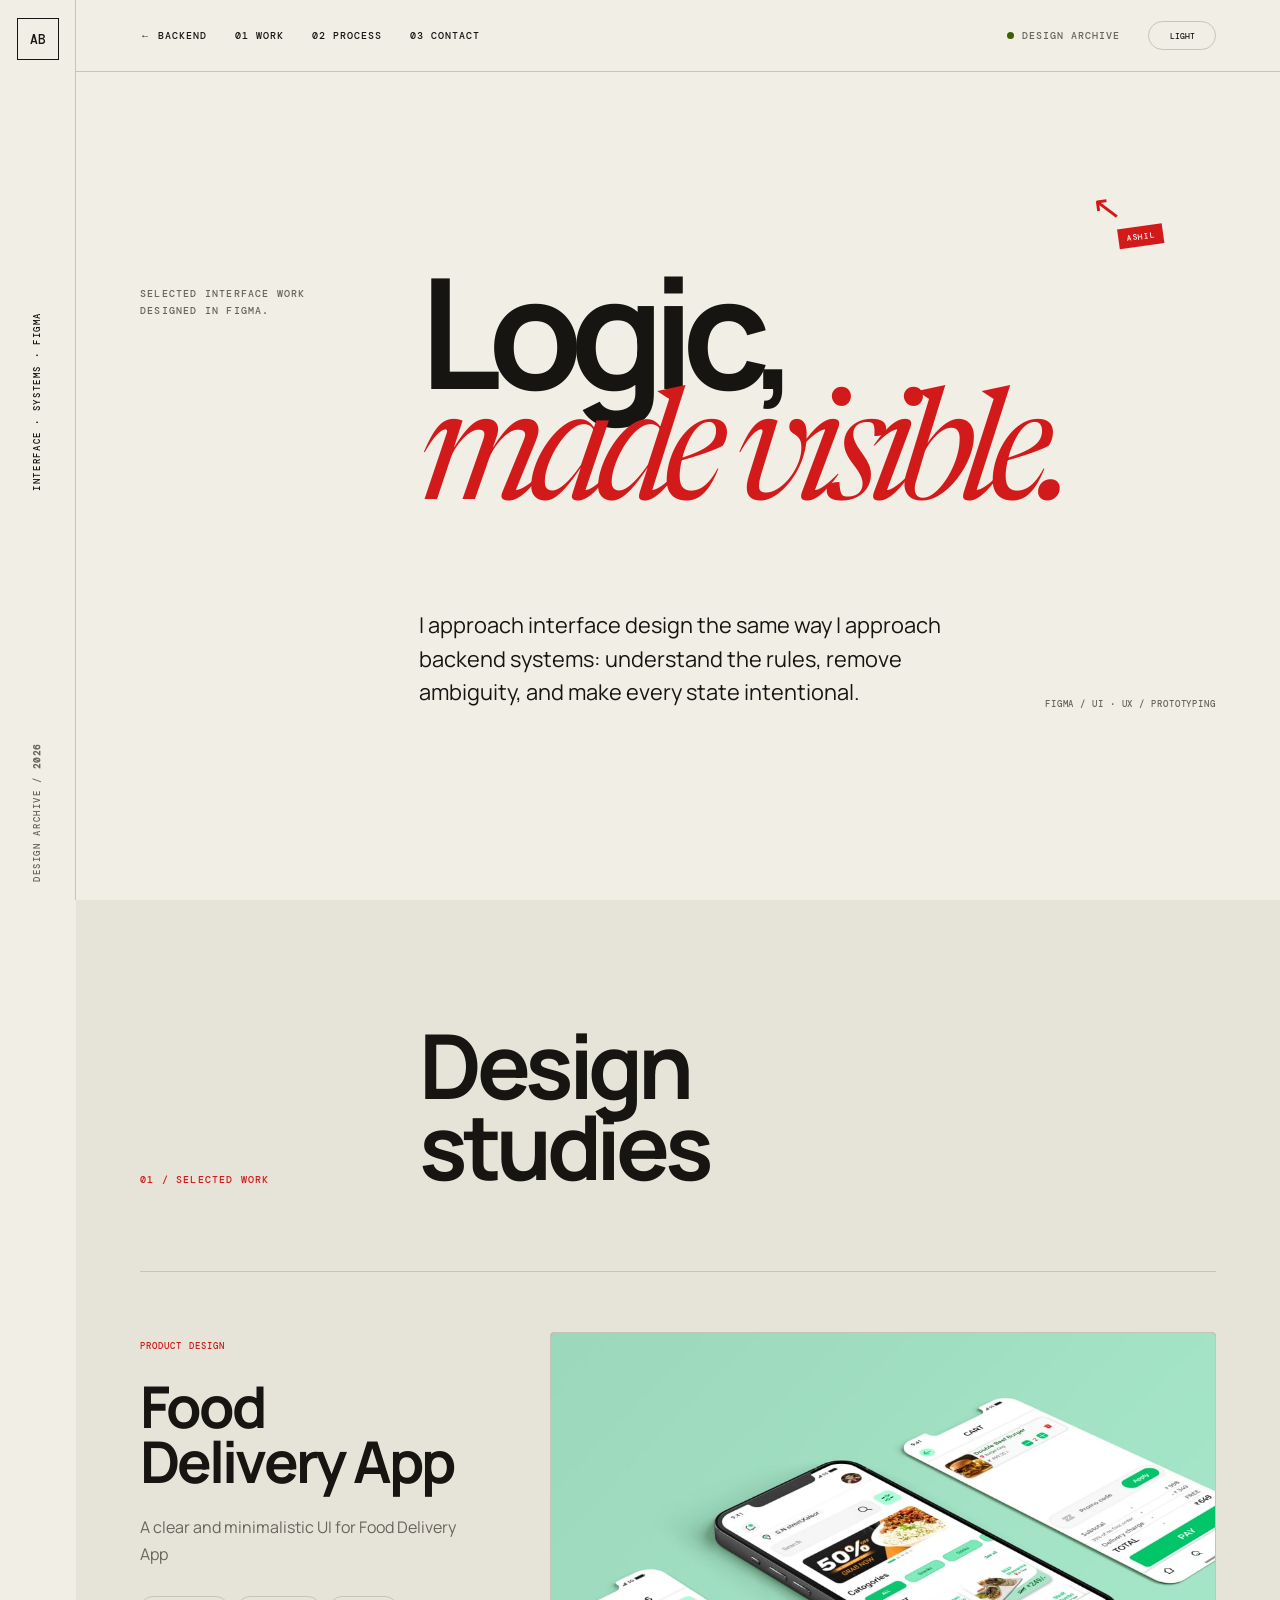
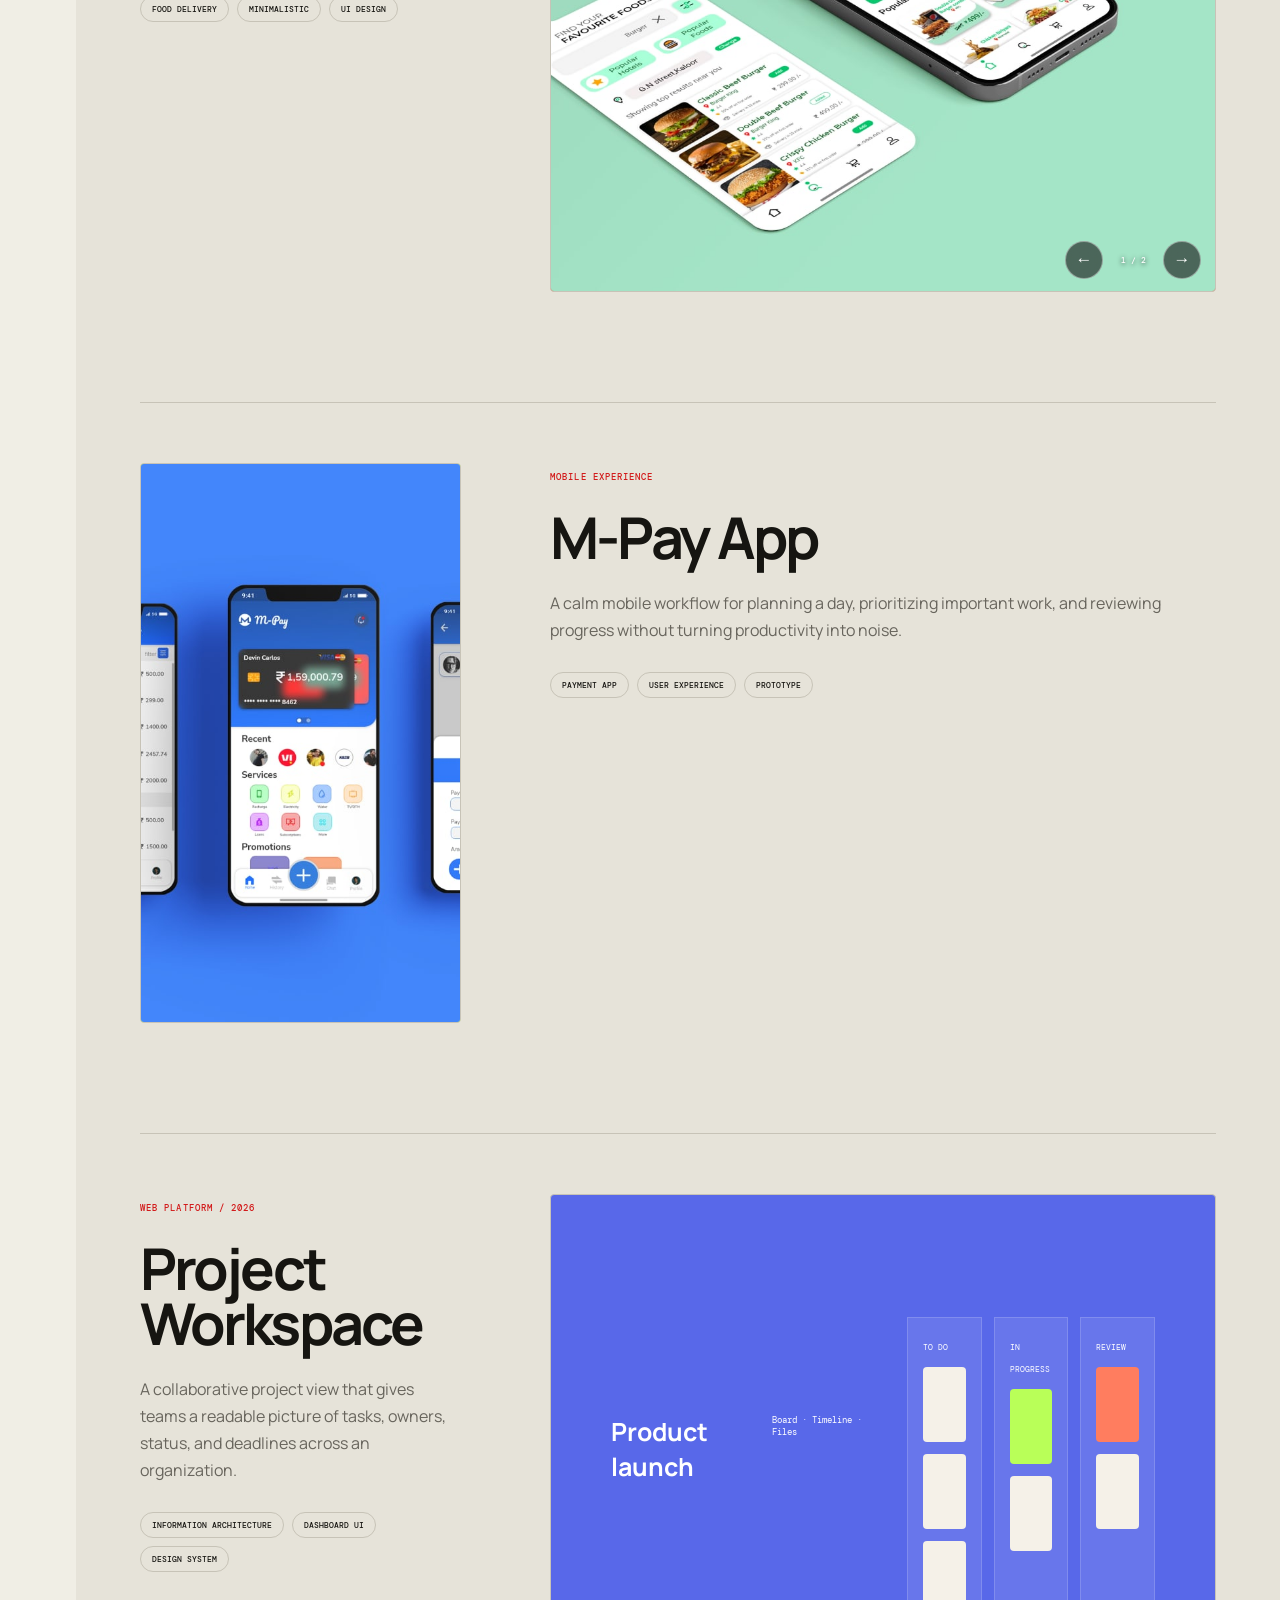
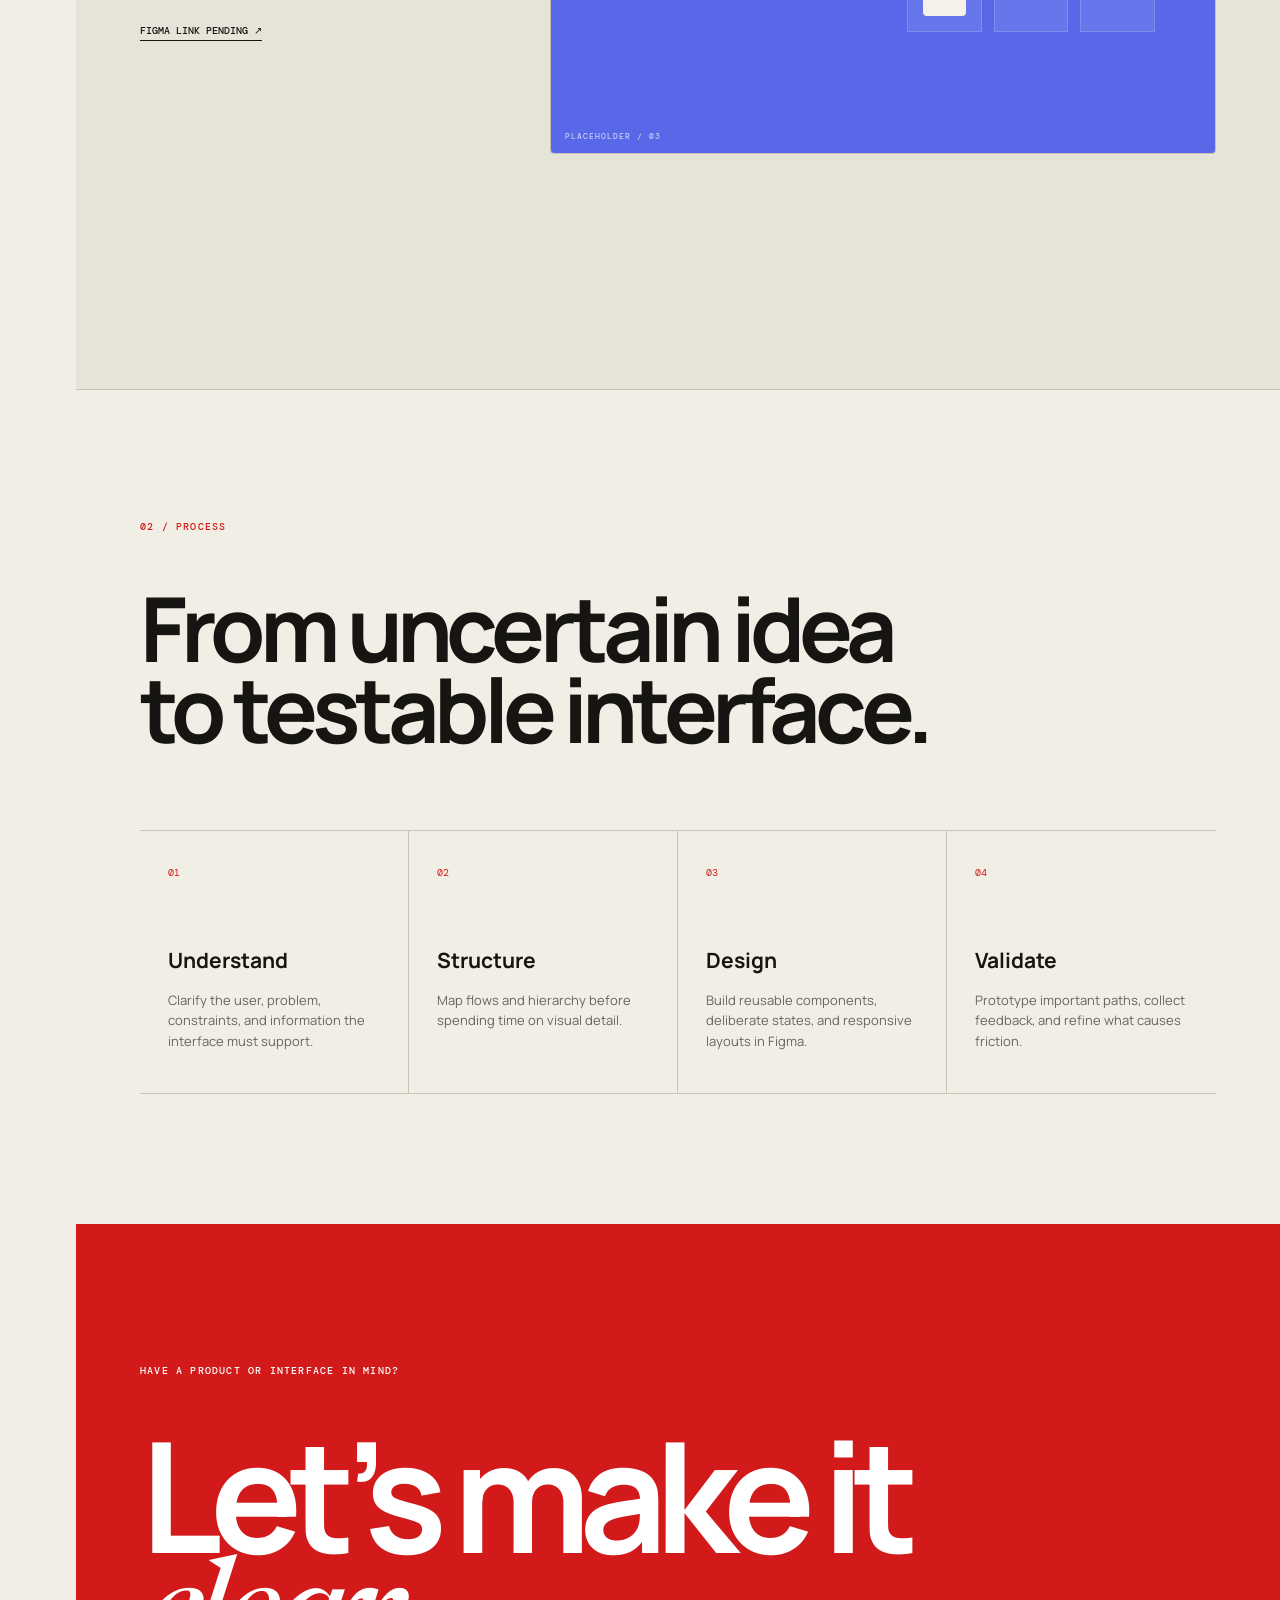
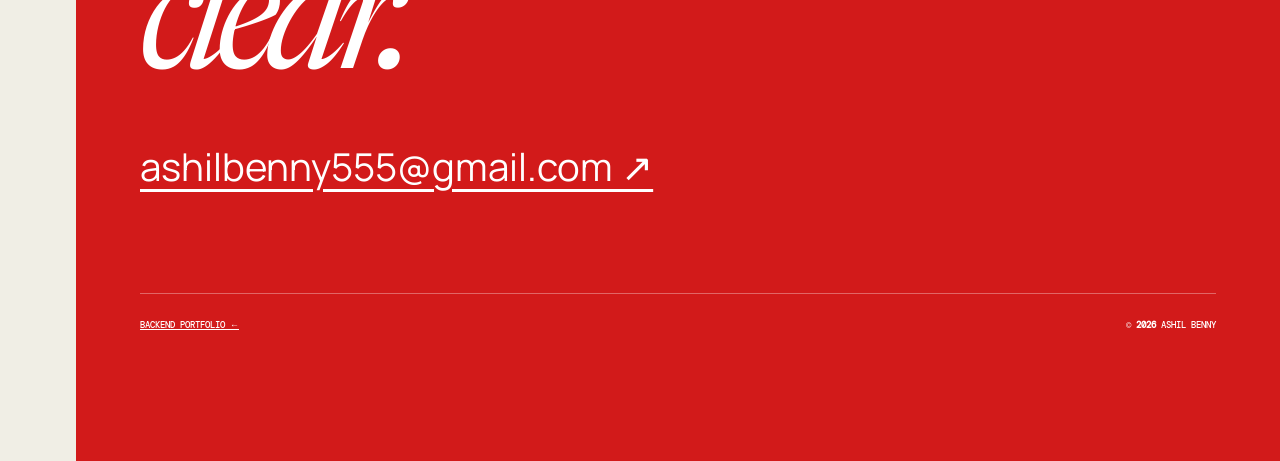
==== commit e6a76e00: "New Project added" ====
--- a/designs.html
+++ b/designs.html
@@ -3,9 +3,9 @@
 <body class="design-page"><a class="skip-link" href="#design-work">Skip to designs</a><aside class="rail"><a href="index.html" aria-label="Portfolio home">AB</a><p>Interface · Systems · Figma</p><span>Design archive / <b id="year"></b></span></aside>
 <header><nav><a href="index.html">← Backend</a><a href="#design-work">01 Work</a><a href="#process">02 Process</a><a href="#design-contact">03 Contact</a></nav><div class="head-actions"><small><i></i> Design archive</small><button class="theme-toggle" aria-label="Switch theme"><span>LIGHT</span><span>DARK</span></button></div></header>
 <main><section class="design-hero"><p class="reveal">Selected interface work<br>designed in Figma.</p><h1 class="reveal">Logic,<br><em>made visible.</em></h1><div class="design-hero-foot reveal"><p>I approach interface design the same way I approach backend systems: understand the rules, remove ambiguity, and make every state intentional.</p><span>FIGMA / UI · UX / PROTOTYPING</span></div><div class="cursor-mark" aria-hidden="true">↖<b>ASHIL</b></div></section>
-<section class="design-gallery" id="design-work"><div class="design-heading reveal"><p>01 / Selected work</p><h2>Design studies</h2><span>Replace these previews with exported Figma frames and add your project links.</span></div>
-<article class="design-project reveal"><div class="design-meta"><span>Product design / 2026</span><h3>Finance Dashboard</h3><p>A clear operational dashboard for understanding balances, spending patterns, and recent activity without visual overload.</p><ul><li>Research</li><li>Wireframes</li><li>UI system</li></ul><a href="#">Figma link pending ↗</a></div><div class="design-preview preview-finance" aria-label="Placeholder finance dashboard"><div class="mock-window"><div class="mock-sidebar"><b>NEO.</b><i></i><i></i><i></i><i></i></div><div class="mock-content"><small>OVERVIEW</small><h4>Good morning, Ashil.</h4><div class="balance"><span>Total balance</span><strong>$24,680.00</strong><b>+8.2%</b></div><div class="chart"><i></i><i></i><i></i><i></i><i></i><i></i><i></i></div><div class="mock-rows"><span></span><span></span><span></span></div></div></div><span class="preview-label">PLACEHOLDER / 01</span></div></article>
-<article class="design-project reverse reveal"><div class="design-meta"><span>Mobile experience / 2026</span><h3>Focus Planner</h3><p>A calm mobile workflow for planning a day, prioritizing important work, and reviewing progress without turning productivity into noise.</p><ul><li>User flows</li><li>Components</li><li>Prototype</li></ul><a href="#">Figma link pending ↗</a></div><div class="design-preview preview-mobile" aria-label="Placeholder mobile planning application"><div class="phone one"><small>9:41</small><h4>Today</h4><p>Monday, 24 August</p><b>3 priorities</b><i></i><i></i><i></i></div><div class="phone two"><small>9:41</small><h4>Deep work</h4><div class="timer">48:12</div><button>Pause session</button></div><span class="preview-label">PLACEHOLDER / 02</span></div></article>
-<article class="design-project reveal"><div class="design-meta"><span>Web platform / 2026</span><h3>Project Workspace</h3><p>A collaborative project view that gives teams a readable picture of tasks, owners, status, and deadlines across an organization.</p><ul><li>Information architecture</li><li>Dashboard UI</li><li>Design system</li></ul><a href="#">Figma link pending ↗</a></div><div class="design-preview preview-board" aria-label="Placeholder project board"><div class="board-head"><b>Product launch</b><span>Board · Timeline · Files</span></div><div class="board-cols"><div><b>TO DO</b><i></i><i></i><i></i></div><div><b>IN PROGRESS</b><i></i><i></i></div><div><b>REVIEW</b><i></i><i></i></div></div><span class="preview-label">PLACEHOLDER / 03</span></div></article></section>
+<section class="design-gallery" id="design-work"><div class="design-heading reveal"><p>01 / Selected work</p><h2>Design studies</h2></div>
+<article class="design-project reveal"><div class="design-meta"><span>Product design</span><h3>Food Delivery App</h3><p>A clear and minimalistic UI for Food Delivery App</p><ul><li>Food Delivery</li><li>Minimalistic</li><li>UI Design</li></ul></div><div class="design-preview preview-finance" data-gallery aria-label="Finance Dashboard image gallery"><div class="design-slides"><img class="design-slide" src="images/delivery_app_page1.jpg" alt="Finance dashboard transaction screen example"><img class="design-slide" src="images/delivery_app_page2.jpg" alt="Finance dashboard transaction screen example"></div><div class="gallery-controls"><button class="gallery-prev" type="button" aria-label="Previous image">←</button><span class="gallery-count" aria-live="polite">1 / 1</span><button class="gallery-next" type="button" aria-label="Next image">→</button></div></div></article>
+<article class="design-project reverse reveal"><div class="design-meta"><span>Mobile experience</span><h3>M-Pay App</h3><p>A calm mobile workflow for planning a day, prioritizing important work, and reviewing progress without turning productivity into noise.</p><ul><li>Payment app</li><li>User Experience</li><li>Prototype</li></ul><!--<a href="#">Figma link pending ↗</a>--></div><div class="design-preview preview-mobile" data-gallery aria-label="Focus Planner image gallery"><div class="design-slides"><img class="design-slide" src="images/mpay_page1.jpg" alt="Focus Planner session screen"></div><div class="gallery-controls"><button class="gallery-prev" type="button" aria-label="Previous image">←</button><span class="gallery-count" aria-live="polite">1 / 1</span><button class="gallery-next" type="button" aria-label="Next image">→</button></article>
+<article class="design-project reveal"><div class="design-meta"><span>Web platform / 2026</span><h3>Project Workspace</h3><p>A collaborative project view that gives teams a readable picture of tasks, owners, status, and deadlines across an organization.</p><ul><li>Information architecture</li><li>Dashboard UI</li><li>Design system</li></ul><a href="#">Figma link pending ↗</a></div><div class="design-preview preview-board" data-gallery aria-label="Project Workspace image gallery"><div class="design-slides"><div class="design-slide is-active"><div class="board-head"><b>Product launch</b><span>Board · Timeline · Files</span></div><div class="board-cols"><div><b>TO DO</b><i></i><i></i><i></i></div><div><b>IN PROGRESS</b><i></i><i></i></div><div><b>REVIEW</b><i></i><i></i></div></div></div><!-- Add images here: <img class="design-slide" src="images/workspace-02.webp" alt="Project Workspace timeline view"> --></div><div class="gallery-controls"><button class="gallery-prev" type="button" aria-label="Previous image">←</button><span class="gallery-count" aria-live="polite">1 / 1</span><button class="gallery-next" type="button" aria-label="Next image">→</button></div><span class="preview-label">PLACEHOLDER / 03</span></div></article></section>
 <section class="design-process" id="process"><p class="reveal">02 / Process</p><h2 class="reveal">From uncertain idea<br>to testable interface.</h2><ol><li class="reveal"><span>01</span><b>Understand</b><p>Clarify the user, problem, constraints, and information the interface must support.</p></li><li class="reveal"><span>02</span><b>Structure</b><p>Map flows and hierarchy before spending time on visual detail.</p></li><li class="reveal"><span>03</span><b>Design</b><p>Build reusable components, deliberate states, and responsive layouts in Figma.</p></li><li class="reveal"><span>04</span><b>Validate</b><p>Prototype important paths, collect feedback, and refine what causes friction.</p></li></ol></section>
 <section class="design-contact" id="design-contact"><p>Have a product or interface in mind?</p><h2>Let’s make it<br><em>clear.</em></h2><a href="mailto:ashilbenny555@gmail.com">ashilbenny555@gmail.com ↗</a><footer><a href="index.html">Backend portfolio ←</a><span>© <b id="design-year"></b> Ashil Benny</span></footer></section></main></body></html>
--- a/styles.css
+++ b/styles.css
@@ -18,7 +18,7 @@
 .design-page main{overflow:hidden}.design-hero{position:relative;min-height:100svh;padding:150px var(--pad) 65px;display:grid;grid-template-columns:.7fr 2fr;align-content:center;background:var(--paper)}.design-hero>p{align-self:start;color:var(--dim);font:500 10px/1.7 DM Mono;text-transform:uppercase;letter-spacing:.12em}.design-hero h1{margin:0;font-size:clamp(75px,12vw,185px);line-height:.72;letter-spacing:-.085em}.design-hero h1 em,.design-contact h2 em{font-family:Newsreader,Georgia,serif;font-weight:400;color:var(--signal)}.design-hero-foot{grid-column:2;display:flex;justify-content:space-between;align-items:end;margin-top:90px}.design-hero-foot p{max-width:570px;margin:0;font-size:clamp(17px,1.7vw,23px);line-height:1.55}.design-hero-foot span{color:var(--dim);font:500 9px DM Mono;letter-spacing:.1em}.cursor-mark{position:absolute;right:10%;top:20%;color:var(--signal);font-size:35px;transform:rotate(-8deg)}.cursor-mark b{display:block;margin-left:22px;padding:5px 8px;background:var(--signal);color:white;font:500 8px DM Mono;letter-spacing:.1em}
 .design-gallery{padding:125px var(--pad);background:var(--panel)}.design-heading{display:grid;grid-template-columns:.7fr 1fr 1fr;align-items:end;margin-bottom:85px}.design-heading>p,.design-process>p{margin:0;color:var(--signal);font:500 10px DM Mono;text-transform:uppercase;letter-spacing:.12em}.design-heading h2{margin:0;font-size:clamp(54px,7vw,100px);line-height:.9;letter-spacing:-.06em}.design-heading>span{max-width:320px;color:var(--dim);font-size:13px;line-height:1.6}.design-project{display:grid;grid-template-columns:.65fr 1.35fr;gap:clamp(40px,7vw,110px);padding:60px 0 110px;border-top:1px solid var(--rule)}.design-project.reverse .design-meta{order:2}.design-project.reverse .design-preview{order:1}.design-meta>span{color:var(--signal);font:500 9px DM Mono;text-transform:uppercase;letter-spacing:.12em}.design-meta h3{margin:25px 0;font-size:clamp(38px,4.5vw,65px);line-height:.95;letter-spacing:-.05em}.design-meta>p{color:var(--dim);line-height:1.7}.design-meta ul{display:flex;flex-wrap:wrap;gap:8px;margin:28px 0 45px;padding:0;list-style:none}.design-meta li{padding:7px 11px;border:1px solid var(--rule);border-radius:30px;font:500 8px DM Mono;text-transform:uppercase}.design-meta>a{font:500 10px DM Mono;text-transform:uppercase;text-underline-offset:6px}.design-preview{position:relative;min-height:560px;overflow:hidden;border:1px solid var(--rule);border-radius:4px}.preview-label{position:absolute;left:14px;bottom:12px;color:#ffffffaa;font:500 8px DM Mono;letter-spacing:.12em}
 .preview-finance{display:grid;place-items:center;background:#ed5c3b}.mock-window{width:82%;height:72%;display:grid;grid-template-columns:17% 1fr;background:#f4f1e8;color:#191814;box-shadow:0 30px 80px #68231255;transform:rotate(-2deg)}.mock-sidebar{padding:25px 16px;background:#1d1d1b;display:flex;flex-direction:column;gap:22px;color:white}.mock-sidebar b{margin-bottom:20px}.mock-sidebar i{display:block;width:70%;border-top:5px solid #777}.mock-content{padding:35px}.mock-content small{font:8px DM Mono}.mock-content h4{margin:10px 0 25px;font-size:22px}.balance{padding:18px;background:white;display:grid;grid-template-columns:1fr auto}.balance span{font-size:9px}.balance strong{grid-row:2;font-size:24px}.balance b{grid-row:2;color:#399363}.chart{height:100px;display:flex;align-items:end;gap:8px;margin:22px 0}.chart i{flex:1;background:#191814}.chart i:nth-child(1){height:30%}.chart i:nth-child(2){height:60%}.chart i:nth-child(3){height:45%}.chart i:nth-child(4){height:80%}.chart i:nth-child(5){height:62%}.chart i:nth-child(6){height:90%}.chart i:nth-child(7){height:75%}.mock-rows span{display:block;margin:10px 0;border-top:8px solid #d8d4ca}
-.preview-mobile{display:flex;align-items:center;justify-content:center;gap:30px;background:#b9ff58}.phone{width:190px;height:390px;padding:25px 20px;border:7px solid #171713;border-radius:30px;background:#f6f3eb;color:#171713;box-shadow:0 25px 50px #42620d40}.phone.two{transform:translateY(35px);background:#171713;color:white}.phone small{font:7px DM Mono}.phone h4{font-size:27px;margin:38px 0 5px}.phone p{font-size:9px;color:#777}.phone>b{display:block;margin:35px 0 15px;font-size:11px}.phone>i{display:block;height:45px;margin:8px 0;border-radius:8px;background:#dedbd2}.timer{margin:65px 0;text-align:center;font-size:38px}.phone button{width:100%;padding:12px;border:0;border-radius:20px;background:#b9ff58}
+.preview-mobile{display:flex;align-items:center;justify-content:center;gap:30px;background:#b9ff58}.phone{width:210px;height:390px;padding:25px 20px;border:7px solid #171713;border-radius:30px;background:#f6f3eb;color:#171713;box-shadow:0 25px 50px #42620d40}.phone.two{transform:translateY(35px);background:#171713;color:white}.phone small{font:7px DM Mono}.phone h4{font-size:27px;margin:38px 0 5px}.phone p{font-size:9px;color:#777}.phone>b{display:block;margin:35px 0 15px;font-size:11px}.phone>i{display:block;height:45px;margin:8px 0;border-radius:8px;background:#dedbd2}.timer{margin:65px 0;text-align:center;font-size:38px}.phone button{width:100%;padding:12px;border:0;border-radius:20px;background:#b9ff58}
 .preview-board{padding:9%;background:#5868e9;color:white}.board-head{display:flex;justify-content:space-between;margin-bottom:50px}.board-head>b{font-size:25px}.board-head span{font:9px DM Mono}.board-cols{display:grid;grid-template-columns:repeat(3,1fr);gap:12px}.board-cols>div{padding:15px;background:#ffffff18;border:1px solid #ffffff28}.board-cols b{font:8px DM Mono}.board-cols i{display:block;height:75px;margin-top:12px;background:#f5f1e8;border-radius:4px}.board-cols div:nth-child(2) i:first-of-type{background:#b9ff58}.board-cols div:nth-child(3) i:first-of-type{background:#ff7d5f}
 .design-process{padding:130px var(--pad);border-top:1px solid var(--rule)}.design-process h2{margin:55px 0 80px;font-size:clamp(50px,7vw,105px);line-height:.9;letter-spacing:-.065em}.design-process ol{display:grid;grid-template-columns:repeat(4,1fr);margin:0;padding:0;list-style:none;border-block:1px solid var(--rule)}.design-process li{padding:28px;border-right:1px solid var(--rule)}.design-process li:last-child{border:0}.design-process li span{color:var(--signal);font:10px DM Mono}.design-process li b{display:block;margin:65px 0 16px;font-size:21px}.design-process li p{color:var(--dim);font-size:13px;line-height:1.6}.design-contact{min-height:90vh;padding:130px var(--pad);display:flex;flex-direction:column;justify-content:center;background:var(--signal);color:white}.design-contact>p{font:500 10px DM Mono;text-transform:uppercase;letter-spacing:.12em}.design-contact h2{margin:50px 0;font-size:clamp(70px,12vw,180px);line-height:.75;letter-spacing:-.08em}.design-contact h2 em{color:white}.design-contact>a{font-size:clamp(22px,3vw,40px);text-underline-offset:8px}.design-contact footer{display:flex;justify-content:space-between;margin-top:100px;padding-top:25px;border-top:1px solid #ffffff55;font:500 9px DM Mono;text-transform:uppercase}
 @media(max-width:900px){.design-hero{grid-template-columns:1fr}.design-hero h1,.design-hero-foot{grid-column:1}.design-hero>p{margin-bottom:60px}.design-heading{grid-template-columns:1fr 2fr}.design-heading>span{display:none}.design-project{grid-template-columns:1fr}.design-project.reverse .design-meta,.design-project.reverse .design-preview{order:initial}.design-preview{min-height:500px}.design-process ol{grid-template-columns:1fr 1fr}.design-process li:nth-child(2){border-right:0}}
@@ -26,3 +26,6 @@
 .emotion-pipeline{display:grid;grid-template-columns:1fr auto 1fr;grid-template-rows:1fr 1fr auto;gap:12px;align-items:center;padding:28px}.emotion-pipeline>div{align-self:stretch;display:flex;flex-direction:column;justify-content:center;padding:16px;border:1px solid var(--rule);background:var(--paper)}.emotion-pipeline>div:nth-of-type(3),.emotion-pipeline>div:nth-of-type(4){grid-row:2}.emotion-pipeline>div:nth-of-type(3){grid-column:1}.emotion-pipeline>div:nth-of-type(4){grid-column:3}.emotion-pipeline>i{color:var(--signal);font-style:normal}.emotion-pipeline>i:nth-of-type(2){grid-column:3;grid-row:1;align-self:end;transform:rotate(90deg) translateX(12px)}.emotion-pipeline>i:nth-of-type(3){grid-column:2;grid-row:2}.emotion-pipeline div span{color:var(--signal);font:500 8px DM Mono}.emotion-pipeline div b{margin:7px 0;font:500 12px DM Mono}.emotion-pipeline div small{color:var(--dim);font:8px DM Mono}.emotion-pipeline>strong{grid-column:1/-1;padding-top:14px;border-top:1px solid var(--rule);color:var(--dim);font:500 8px DM Mono;letter-spacing:.1em;text-align:center}
 @media(max-width:650px){.emotion-pipeline{padding:18px;gap:8px}.emotion-pipeline>div{padding:11px}.emotion-pipeline div b{font-size:10px}}
 .emotion-summary{display:grid;grid-template-columns:repeat(3,1fr);grid-template-rows:auto 1fr auto;gap:12px;padding:28px}.emotion-summary>p{grid-column:1/-1;margin:0 0 8px;color:var(--signal);font:500 9px DM Mono;text-transform:uppercase;letter-spacing:.12em}.emotion-summary>div{display:flex;flex-direction:column;justify-content:center;min-width:0;padding:18px 12px;border:1px solid var(--rule);background:var(--paper);text-align:center}.emotion-summary strong{font:300 clamp(25px,3vw,43px)/1 DM Mono;letter-spacing:-.08em}.emotion-summary div span{margin-top:12px;color:var(--dim);font:500 8px/1.5 DM Mono;text-transform:uppercase}.emotion-summary>small{grid-column:1/-1;position:static!important;padding-top:12px;border-top:1px solid var(--rule);text-align:center}@media(max-width:650px){.emotion-summary{padding:18px;gap:7px}.emotion-summary>div{padding:15px 6px}.emotion-summary strong{font-size:24px}.emotion-summary div span{font-size:7px}}
+
+/* Design image galleries */
+.design-slides,.design-slide{position:absolute;inset:0}.design-slide{display:flex;align-items:center;justify-content:center;gap:30px;width:100%;height:100%;opacity:0;visibility:hidden;transition:opacity .45s ease;object-fit:cover}.design-slide.is-active{opacity:1;visibility:visible}.preview-board[data-gallery]{padding:0}.preview-board .design-slide{padding:9%}.gallery-controls{position:absolute;z-index:3;right:14px;bottom:12px;display:flex;align-items:center;gap:8px}.gallery-controls button{display:grid;place-items:center;width:38px;height:38px;padding:0;border:1px solid #ffffff66;border-radius:50%;background:#11111199;color:#fff;font-size:17px;cursor:pointer;backdrop-filter:blur(8px);transition:background .2s,border-color .2s}.gallery-controls button:hover,.gallery-controls button:focus-visible{background:var(--signal);border-color:var(--signal)}.gallery-controls button:disabled{display:none}.gallery-count{min-width:44px;color:#fff;font:500 8px DM Mono;text-align:center;text-shadow:0 1px 5px #000}.design-preview.has-one-slide .gallery-count{display:none}
